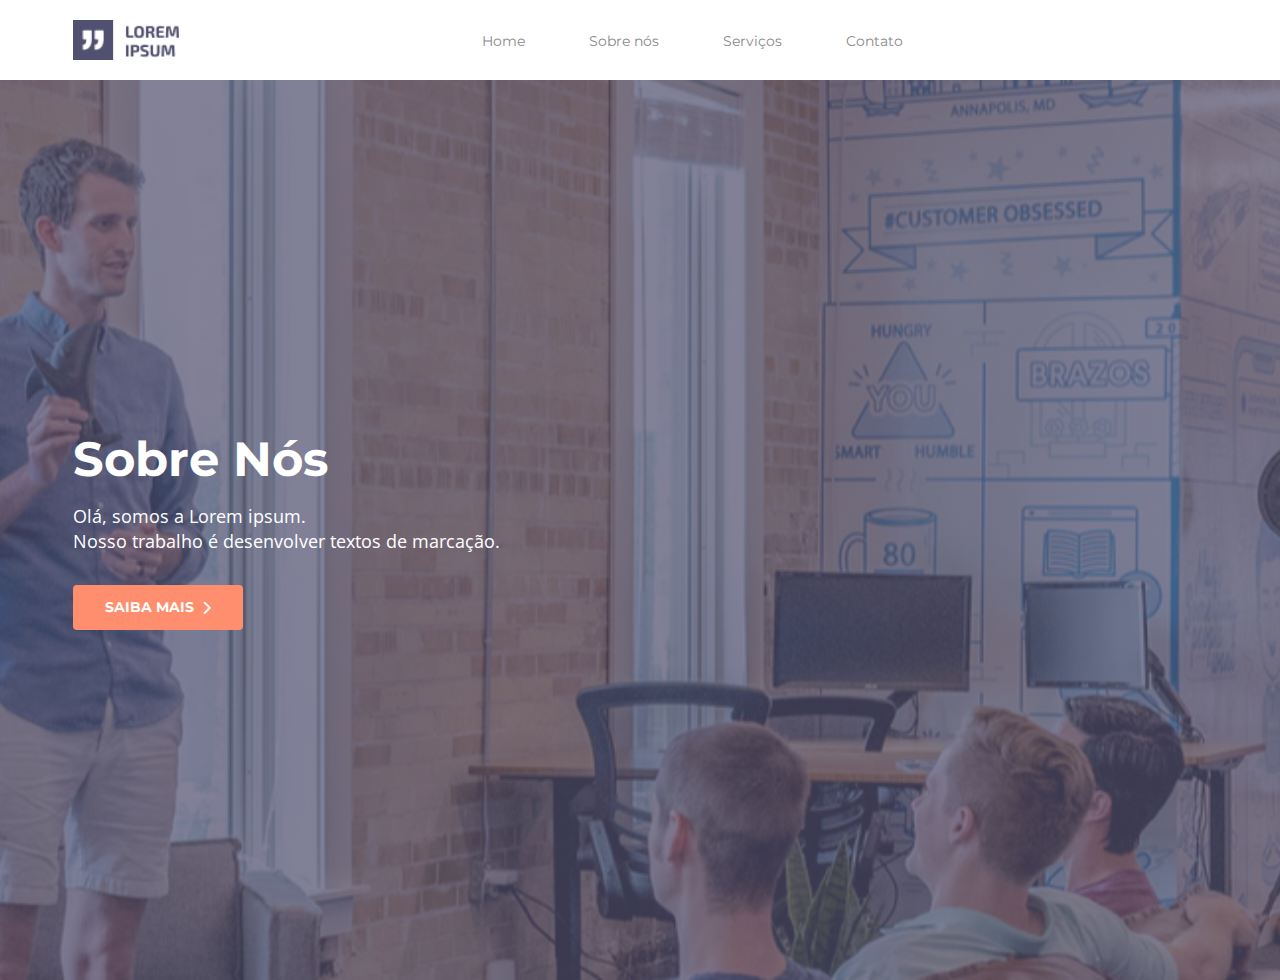
==== about/index.html @ 54032803 "feat: page about e contact" ====
<!DOCTYPE html>
<html lang="pt-BR">
<head>
    <meta charset="UTF-8">
    <meta name="viewport" content="width=device-width, initial-scale=1.0">
    <title>Sobre</title>
    <link href="https://fonts.googleapis.com/css2?family=Montserrat:wght@400;700&family=Open+Sans&display=swap"
        rel="stylesheet">
    <link rel="stylesheet" href="../assets/css/common/reset.css">
    <link rel="stylesheet" href="../assets/css/common/style.css">
    <link rel="stylesheet" href="../assets/css/common/header.css">
    <link rel="stylesheet" href="../assets/css/common/banner.css">
    <link rel="stylesheet" href="../assets/css/about/about.css">
    <link rel="stylesheet" href="../assets/css/common/footer.css">
    <script src="../assets/js/header.js"></script>
    <link rel="stylesheet" href="https://cdnjs.cloudflare.com/ajax/libs/font-awesome/6.0.0-beta3/css/all.min.css">
</head>
<body class="about">
    <!-- HEADER -->
    <header class="header">
        <button class="menu-toggle" onclick="toggleMenu()">
            <span></span>
            <span></span>
            <span></span>
        </button>
        <a href="/" class="logo">
            <img src="../assets/img/LOGO.png" alt="Lorem Ipsum Logo Desktop">
        </a>
    
        <nav>
            <ul class="nav-links">
                <li><a href="/">Home</a></li>
                <li><a href="/about">Sobre nós</a></li>
                <li><a href="#services">Serviços</a></li>
                <li><a href="/contact">Contato</a></li>
            </ul>
        </nav>
        <a href="/" class="logo-mobile">
            <img src="../assets/img/logo-mobile.png" alt="Lorem Ipsum Logo Mobile">
        </a>
    </header>
    <!-- SECTION HERO -->
    <section class="banner hero">
        <div class="container">
            <div class="hero-content">
                <h1 class="title">Sobre Nós</h1>
                <p class="subtitle">
                    Olá, somos a Lorem ipsum.<br>
                    Nosso trabalho é desenvolver textos de marcação.
                </p>
                <a href="#" class="btn cta-button-primary">
                    SAIBA MAIS
                    <i class="fa-solid fa-chevron-right"></i>
                </a>
            </div>
        </div>
    </section>
</body>
</html>
---- assets/css/common/style.css ----
:root {
    /* Cores principais */
    --color-primary: #ff8e6e; /* Principal, usada em botões e títulos */
    --color-secondary: #515070; /* Secundária, usada em botões e títulos */
    --color-background-primary: #ffffff; /* Usado em header, footer e cards */
    --color-background-secondary: #f6f6f6; /* Usado em seções gerais */
    --color-text-dark: #898989; /* Texto principal em fundos claros */
    --color-text-light: #ffffff; /* Texto em fundos escuros ou imagens */
    --color-text-title-primary: #ff8e6e; /* Cor dos títulos principais, destaque */
    --color-text-title-secondary: #515070; /* Cor dos títulos secundários, neutro */
    --color-border: #d7d7d7; /* Cor de bordas */
    --color-hover-button-primary: #ff6a4d;
    --color-hover-button-secondary: #3b3b54;
    --color-hover-overlay: #51507070; /* Overlay ao passar o mouse */
    --color-shadow: #0835780D;
    
    /* Gradientes */
    --gradient-primary: linear-gradient(90deg, #515070, #6B69B0); 

    /* Botões */
    --button-border-radius: 4px;

    /* Tipografia */
    --font-size-base: 14px;
    --font-family-primary: 'Montserrat', sans-serif;
    --font-family-secondary: 'Open Sans', sans-serif;
    --font-weight-normal: 400;
    --font-weight-bold: 700;

    /* Navbar, Header e Footer */
    --font-navbar-family: 'Montserrat', sans-serif; /* Fonte para navbar, header e footer */
    --font-navbar-weight: 400; /* Peso da fonte */
    --font-navbar-size: 14px; /* Tamanho da fonte */
    --font-navbar-line-height: 17px; /* Altura da linha */

    /* Título Principal */
    --font-title-family: 'Montserrat', sans-serif; /* Fonte para títulos principais */
    --font-title-weight: 700; /* Peso da fonte */
    --font-title-size: 48px; /* Tamanho da fonte */
    --font-title-line-height: 58.5px; /* Altura da linha */

    --font-title-size-mobile: 38px; /* Tamanho da fonteno mobile */
    --font-title-line-height-mobile: 46px; /* Altura da linha */

    /* Subtítulo */
    --font-subtitle-family: 'Open Sans', sans-serif; /* Fonte para subtítulos */
    --font-subtitle-weight: 400; /* Peso da fonte */
    --font-subtitle-size: 18px; /* Tamanho da fonte */
    --font-subtitle-line-height: 24.5px; /* Altura da linha */

    /* Texto de Botões */
    --font-button-family: 'Montserrat', sans-serif; /* Fonte para botões */
    --font-button-weight: 700; /* Peso da fonte */
    --font-button-size: 14px; /* Tamanho da fonte */
    --font-button-line-height: 17px; /* Altura da linha */
    --font-button-transform: uppercase; /* Transformação do texto */

    /* Corpo do Texto */
    --font-body-family: 'Open Sans', sans-serif; /* Fonte para corpo de texto */
    --font-body-weight: 400; /* Peso da fonte */
    --font-body-size: 14px; /* Tamanho da fonte */
    --font-body-line-height: 29px; /* Altura da linha */

    /* Subtítulo Secundário */
    --font-subtitle2-family: 'Montserrat', sans-serif; /* Fonte para subtítulos secundários */
    --font-subtitle2-weight: 700; /* Peso da fonte */
    --font-subtitle2-size: 18px; /* Tamanho da fonte */
    --font-subtitle2-line-height: 22px; /* Altura da linha */

    /* Corpo do Texto Secundário */
    --font-body2-family: 'Open Sans', sans-serif; /* Fonte para corpo de texto secundário */
    --font-body2-weight: 400; /* Peso da fonte */
    --font-body2-size: 14px; /* Tamanho da fonte */
    --font-body2-line-height: 22px; /* Altura da linha */

    /* Texto Pequeno */
    --font-small-family: 'Montserrat', sans-serif; /* Fonte para textos pequenos */
    --font-small-weight: 400; /* Peso da fonte */
    --font-small-size: 12px; /* Tamanho da fonte */
    --font-small-line-height: 14.5px; /* Altura da linha */

    /* Rótulos */
    --font-label-family: 'Montserrat', sans-serif; /* Fonte para rótulos */
    --font-label-weight: 700; /* Peso da fonte */
    --font-label-size: 14px; /* Tamanho da fonte */
    --font-label-line-height: 17px; /* Altura da linha */
}


.title {
    font-family: var(--font-title-family);
    font-size: var(--font-title-size);
    font-weight: var(--font-title-weight);
    line-height: var(--font-title-line-height); 
}


.subtitle {
    font-family: var(--font-subtitle-family);
    font-size: var(--font-subtitle-size);
    font-weight: var(--font-subtitle-weight);
    line-height: var(--font-subtitle-line-height);
}

.text {
    font-family: var(--font-body-family);
    font-size: var(--font-body-size);
    font-weight: var(--font-body-weight);
    line-height: var(--font-body-line-height);
}

.btn {
    display: inline-flex;
    align-items: center;
    max-width: 200px;
    gap: 0.5rem;
    padding: 0.875rem 2rem;
    color: var(--color-text-light);
    text-decoration: none;
    border-radius: var(--button-border-radius);
    font-family: var(--font-button-family);
    font-size: var(--font-button-size);
    font-weight: var(--font-button-weight);
    line-height: var(--font-button-line-height);
    text-transform: var(--font-button-transform);
    transition: background-color 0.3s;
}

.cta-button-primary {
    background-color: var(--color-primary);
}

.cta-button-primary:hover {
    background-color: var(--color-hover-button-primary);
}

.cta-button-secondary {
    background-color: var(--color-secondary);

}

.cta-button-secondary:hover {
    background-color: var(--color-hover-button-secondary);
}

.container {
    max-width: 1400px;
    width: 100%;
    margin: 0 auto;
    padding-inline: 73px;
}

@media (max-width: 768px) {
    .container {
        padding-inline: 25px;
    }
}


/* Estilizar a barra de rolagem para navegadores com suporte a Webkit */
::-webkit-scrollbar {
    width: 12px;
    height: 12px;
}

::-webkit-scrollbar-track {
    background-color: var(--color-background-secondary);
    border-radius: 6px;
}

::-webkit-scrollbar-thumb {
    background-color: var(--color-primary);
    border-radius: 6px;
    border: 3px solid var(--color-background-secondary);
}

::-webkit-scrollbar-thumb:hover {
    background-color: var(--color-secondary);
}
---- assets/css/common/header.css ----
.header {
    display: flex;
    justify-content: space-between;
    align-items: center;
    padding: 0 73px;
    height: 80px;
    background-color: var(--color-background-primary);
    box-shadow: 0 2px 4px var(--color-shadow);
}

.logo {
    display: flex;
    align-items: center;
    text-decoration: none;
}

.logo img {
    height: 40px;
}

.logo-mobile img {
    display: none;
    height: 40px;
}

.nav-links {
    display: flex;
    gap: 4rem;
    list-style: none;
    z-index: 1;
}

.nav-links a {
    text-decoration: none;
    font-family: var(--font-navbar-family);
    font-size: var(--font-navbar-size);
    font-weight: var(--font-navbar-weight);
    line-height: var(--font-navbar-line-height);
    color: var(--color-text-dark);
    transition: color 0.3s;
}

.nav-links a:hover {
    color: var(--color-secondary);
}

.menu-toggle {
    display: none;
    background: none;
    border: none;
    cursor: pointer;
    padding: 0.5rem;
}

.menu-toggle span {
    display: block;
    width: 25px;
    height: 3px;
    background-color: var(--color-secondary);
    margin: 5px 0;
    transition: 0.3s;
}

@media (max-width: 768px) {
    .menu-toggle {
        display: block;
    }

    .nav-links {
        display: none;
        position: absolute;
        top: 60px;
        left: 0;
        right: 0;
        background-color: var(--color-background-primary);
        flex-direction: column;
        padding: 1rem;
        gap: 1rem;
        box-shadow: 0 2px 4px var(--color-shadow);
    }

    .nav-links.active {
        display: flex;
    }

    .logo {
        display: none;
    }

    .logo-mobile img {
        display: flex;
        align-items: flex-end;
    }

    .header {
        padding-inline: 17px;
        height: 60px;
    }
}
---- assets/css/common/banner.css ----
/* HERO - BANNER 1 */

.banner {
    position: relative;
    height: 100vh;
    width: 100%;
    display: flex;
    align-items: center;
    background-size: cover;
    background-position: center;
    color: var(--color-text-light);
}

.banner .title {
    margin-bottom: 1rem;
}

.banner .text, .hero .subtitle {
    margin-bottom: 2rem;
}

@media (max-width: 768px) {

    .banner .title {
        font-size: var(--font-title-size-mobile);
        line-height: var(--font-title-line-height-mobile);
    }
}

/* HERO HOME */

.hero {
    background: linear-gradient(var(--color-hover-overlay), var(--color-hover-overlay)),
                url('../../img/banner1.jpg') no-repeat center center / cover;
}

.hero-content {
    z-index: 2;
}

/* BANNER 2 */

.service {
    background: linear-gradient(var(--color-hover-overlay), var(--color-hover-overlay)),
                url('../../img/banner2.jpg') no-repeat center center / cover;
}

.service-content {
    max-width: 500px;
    z-index: 2;
}
---- assets/css/about/about.css ----
.about .banner {
    background: linear-gradient(var(--color-hover-overlay), var(--color-hover-overlay)),
                url('../../img/banner3.png') no-repeat center center / cover;
}
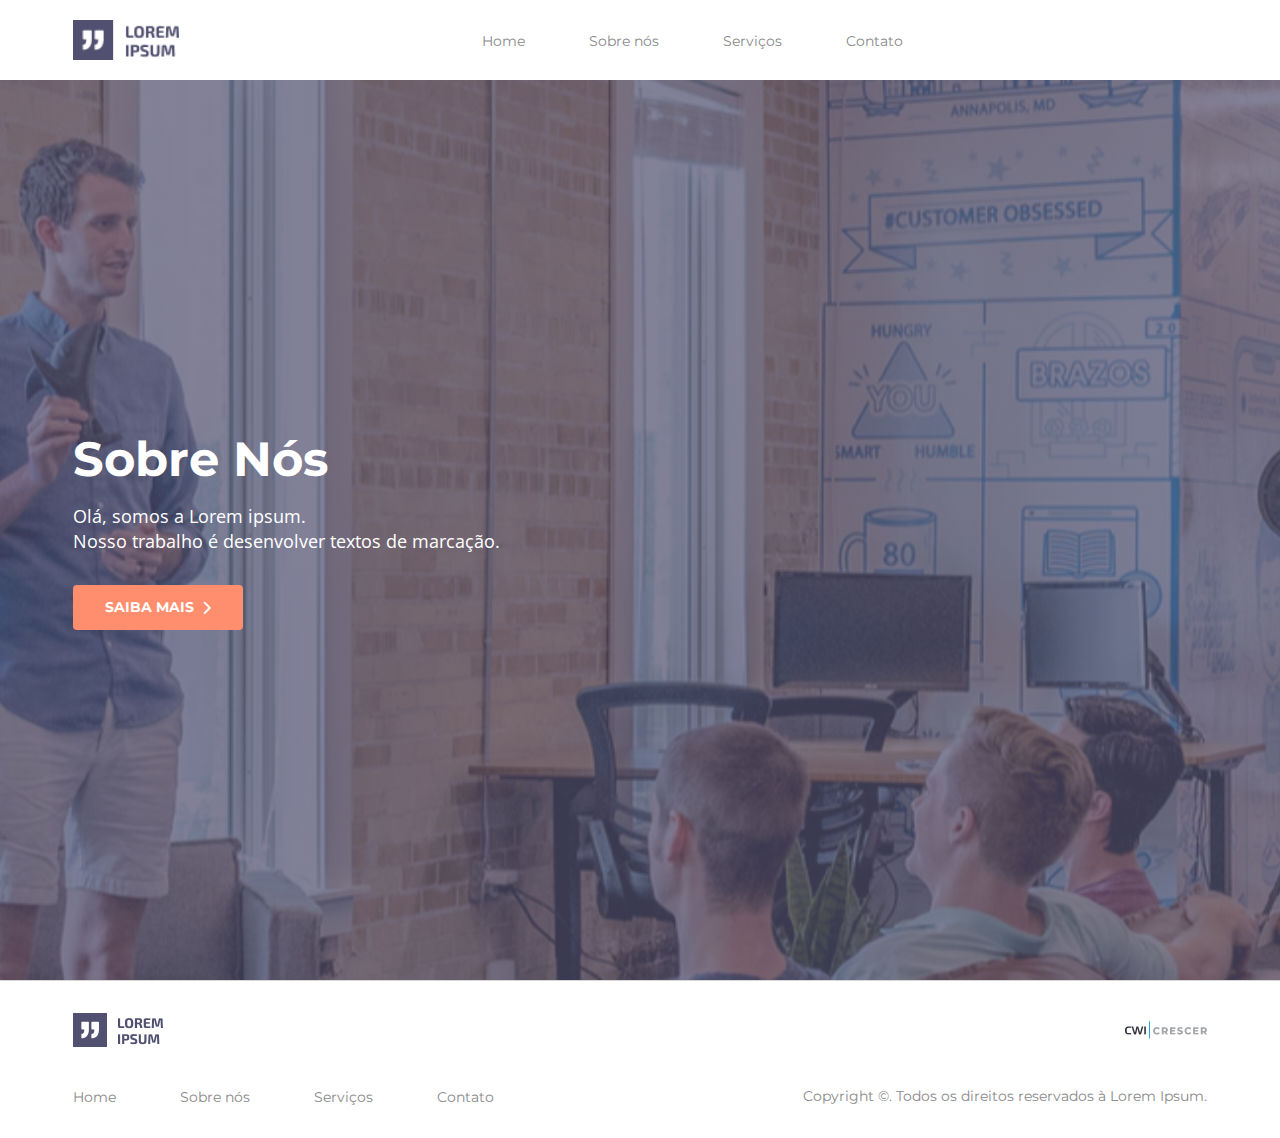
==== commit 20c3a733: "feat: footer" ====
--- a/about/index.html
+++ b/about/index.html
@@ -55,5 +55,25 @@
             </div>
         </div>
     </section>
+    <!-- FOOTER -->
+    <footer class="footer container">
+        <div class="footer-top">
+            <img src="../assets/img/LOGO.png" alt="Lorem Ipsum" class="logo-img" />
+            <img src="../assets/img/CRESCER-LOGO.png" alt="CWI Logo" class="cwi-logo" />
+        </div>
+        <div class="footer-bottom">
+            <nav>
+                <ul class="nav-links">
+                    <li><a href="/">Home</a></li>
+                    <li><a href="/about">Sobre nós</a></li>
+                    <li><a href="#services">Serviços</a></li>
+                    <li><a href="/contact">Contato</a></li>
+                </ul>
+            </nav>
+            <div class="footer-copyright">
+                Copyright ©. Todos os direitos reservados<span> à Lorem Ipsum</span>.
+            </div>
+        </div>
+    </footer>
 </body>
 </html>--- a/assets/css/common/footer.css
+++ b/assets/css/common/footer.css
@@ -0,0 +1,56 @@
+.footer {
+  width: 100%;
+  background: var(--color-background-primary);
+  padding-block: 2rem;
+  border-top: 1px solid var(--color-border);
+}
+
+.footer-top, .footer-bottom {
+  display: flex;
+  justify-content: space-between;
+  align-items: center;
+}
+
+.footer-top {
+    margin-bottom: 40px;
+}
+
+.logo-img {
+  width: 90px;
+}
+
+.cwi-logo {
+  width: 82px;
+}
+
+.footer-copyright {
+    font-family: var(--font-navbar-family);
+    font-size: var(--font-navbar-size);
+    font-weight: var(--font-navbar-weight);
+    line-height: var(--font-navbar-line-height);
+    color: var(--color-text-dark);
+}
+
+@media (max-width: 768px) {
+  .footer {
+    display: flex;
+    justify-content: space-between;
+    align-items: center;
+    padding-block: 1rem;
+  }
+
+  .logo-img {
+  align-items: center;
+}
+
+  .footer-top {
+        margin-bottom: 0px;
+    }
+    .cwi-logo {
+    display: none;
+    }
+    .footer-copyright span {
+        display: none;
+    }
+
+}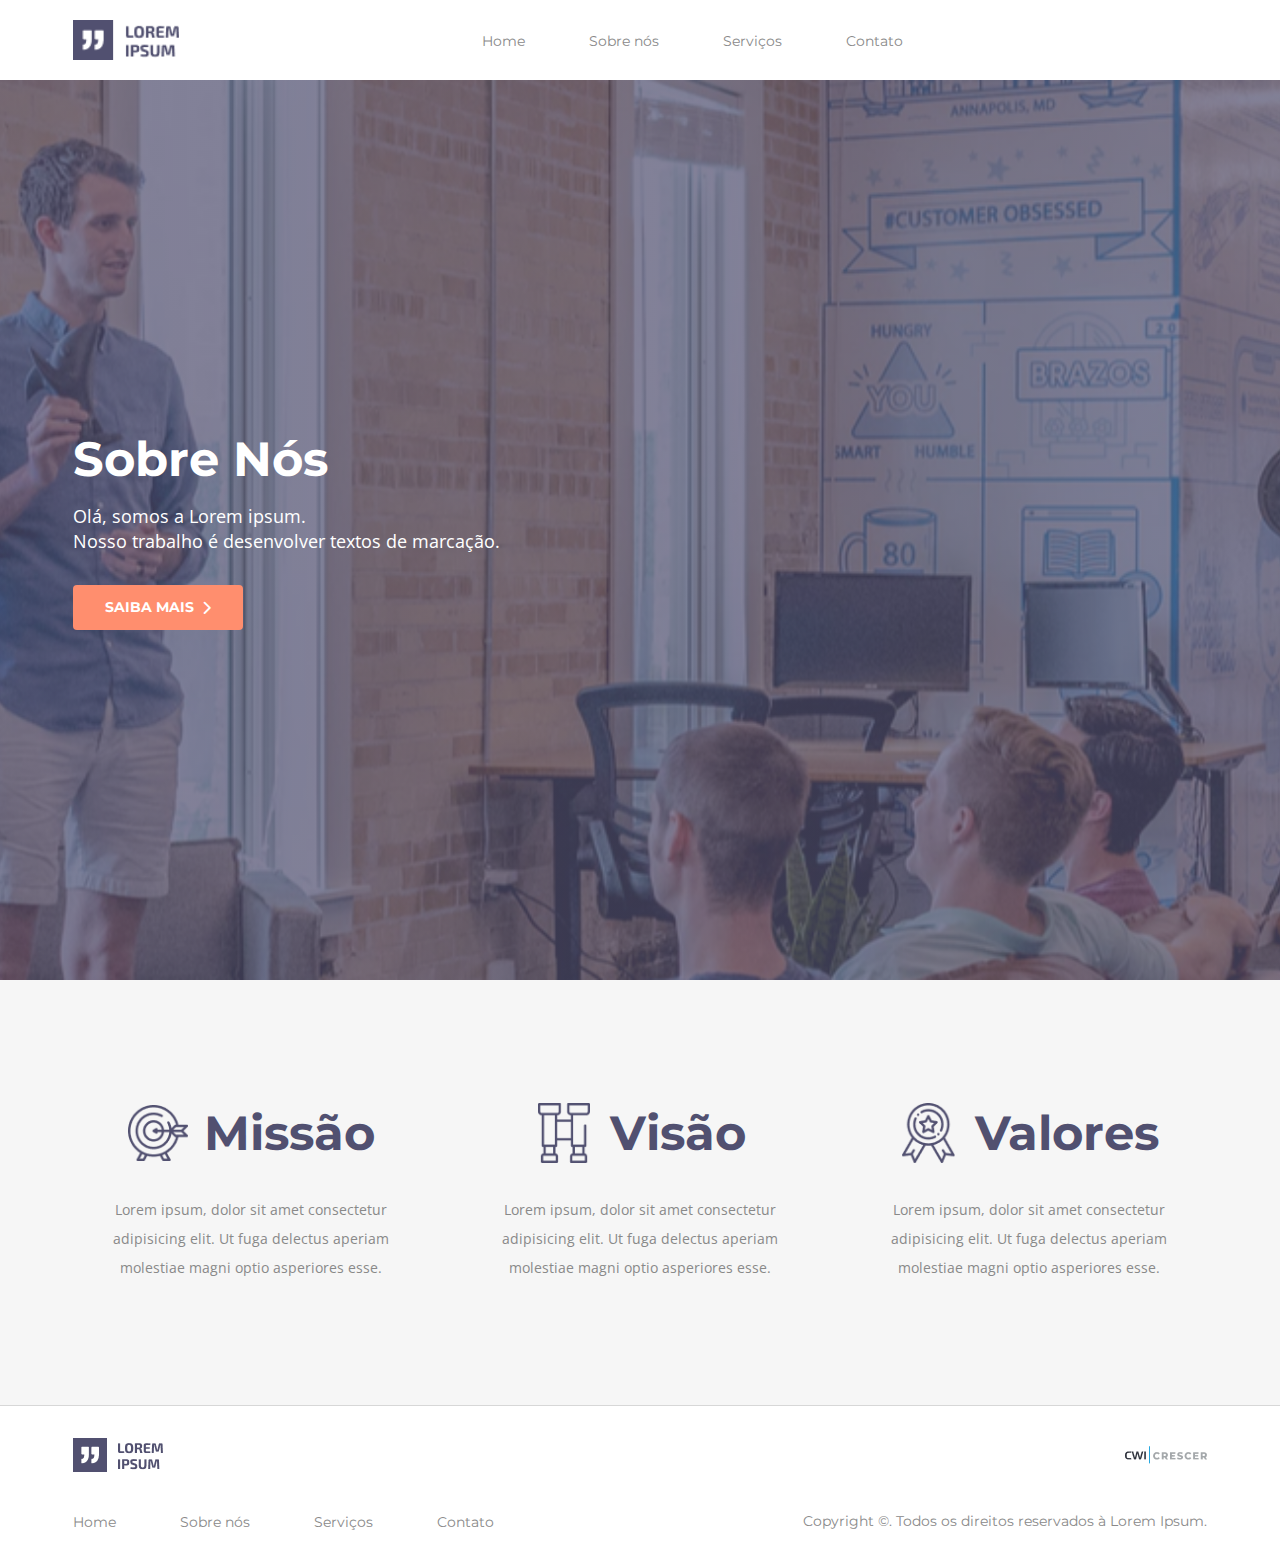
==== commit 73fbbdb0: "feat: section mvv" ====
--- a/about/index.html
+++ b/about/index.html
@@ -55,6 +55,49 @@
             </div>
         </div>
     </section>
+    <!-- SECTION MVV -->
+    <section class="mvv-section">
+        <div class="container">
+            <div class="mvv-item">
+                <div>
+                    <img src="../assets/img/icon-target.png" alt="Ícone Missão"
+                        class="mvv-icon" />
+                    <h2 class="title">Missão</h2>
+                </div>
+                <p class="text">
+                    Lorem ipsum, dolor sit amet consectetur adipisicing elit. 
+                    Ut fuga delectus aperiam molestiae magni optio
+                    asperiores esse.
+                </p>
+            </div>
+    
+            <div class="mvv-item">
+                <div>
+                    <img src="../assets/img/icon-binoculars.png" alt="Ícone Visão"
+                        class="mvv-icon" />
+                    <h2 class="title">Visão</h2>
+                </div>
+                <p class="text">
+                    Lorem ipsum, dolor sit amet consectetur adipisicing elit. 
+                    Ut fuga delectus aperiam molestiae magni optio
+                    asperiores esse.
+                </p>
+            </div>
+    
+            <div class="mvv-item">
+                <div>
+                    <img src="../assets/img/icon-medal.png" alt="Ícone Valores"
+                        class="mvv-icon" />
+                    <h2 class="title">Valores</h2>
+                </div>
+                <p class="text">
+                    Lorem ipsum, dolor sit amet consectetur adipisicing elit. 
+                    Ut fuga delectus aperiam molestiae magni optio
+                    asperiores esse.
+                </p>
+            </div>
+        </div>
+    </section>
     <!-- FOOTER -->
     <footer class="footer container">
         <div class="footer-top">
--- a/assets/css/about/about.css
+++ b/assets/css/about/about.css
@@ -1,4 +1,61 @@
 .about .banner {
     background: linear-gradient(var(--color-hover-overlay), var(--color-hover-overlay)),
                 url('../../img/banner3.png') no-repeat center center / cover;
+}
+
+/* SECTION MVV */
+
+.mvv-section {
+  min-height: 425px;
+  display: flex;
+  align-items: center;
+  background-color: var(--color-background-secondary);
+}
+
+.mvv-section .container {
+  display: flex;
+  justify-content: space-between;
+  gap: 2rem;
+}
+
+.mvv-item {
+  flex: 1;
+  text-align: center;
+  display: flex;
+  align-items: center;
+  flex-direction: column;
+  gap: 2rem;
+}
+
+.mvv-item>div {
+  display: flex;
+  align-items: center;
+  justify-content: center;
+  gap: 1rem;
+}
+
+.mvv-icon {
+  width: 60px;
+  height: 60px;
+  object-fit: contain;
+}
+
+.mvv-item h2 {
+  color: var(--color-text-title-secondary);
+  margin: 0;
+}
+
+.mvv-item p {
+  max-width: 330px;
+}
+
+@media (max-width: 1020px) {
+  .mvv-section .container {
+    flex-direction: column;
+    gap: 3rem;
+  }
+
+  .mvv-section {
+    padding-block: 3rem;
+  }
 }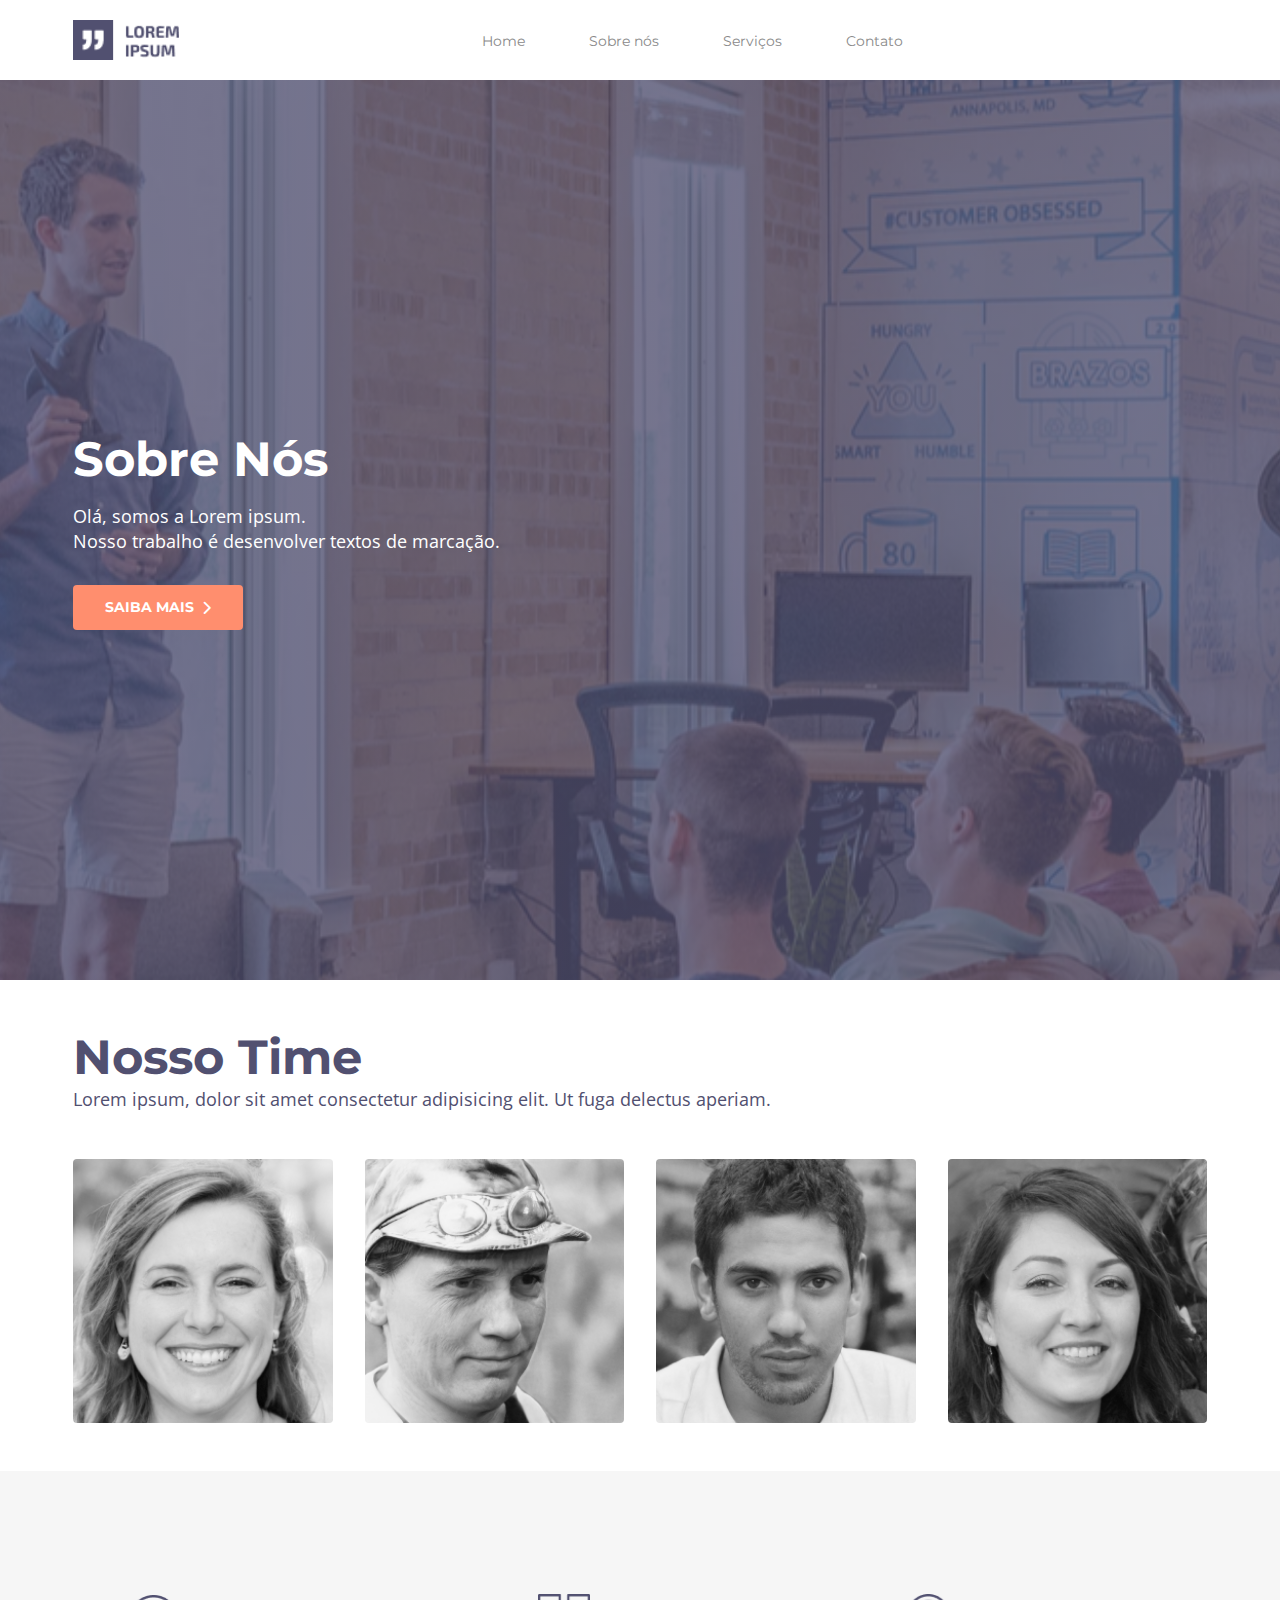
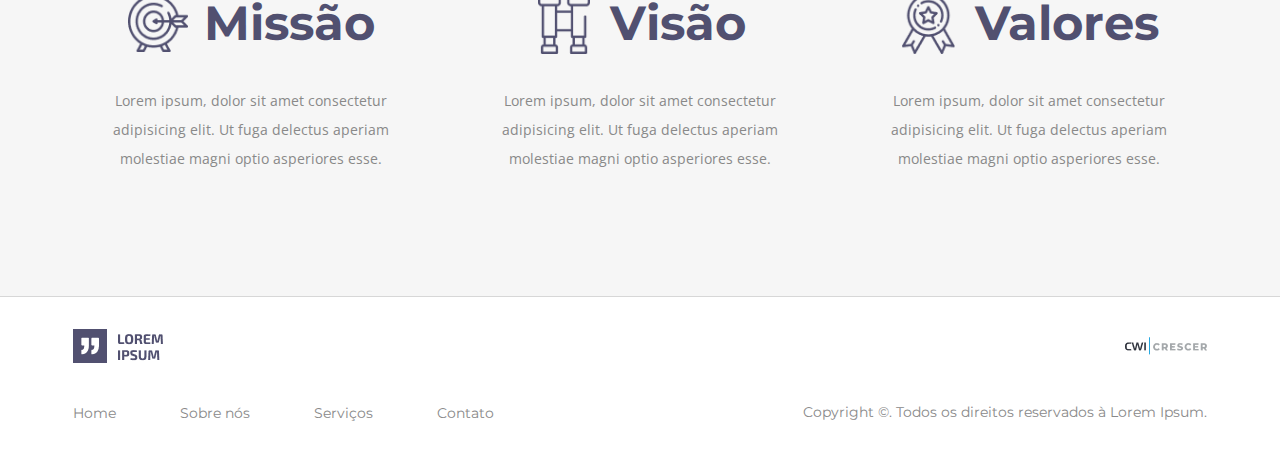
==== commit 2d75de36: "feat: add team section" ====
--- a/about/index.html
+++ b/about/index.html
@@ -52,6 +52,52 @@
                     SAIBA MAIS
                     <i class="fa-solid fa-chevron-right"></i>
                 </a>
+            </div>
+        </div>
+    </section>
+    <!-- SECTION TEAM -->
+    <section class="team-section">
+        <div class="container">
+            <h1 class="title">Nosso Time</h1>
+            <p class="subtitle">Lorem ipsum, dolor sit amet consectetur adipisicing elit. Ut fuga delectus
+                aperiam.</p>
+    
+            <div class="team-grid">
+                <div class="team-member">
+                    <img src="../assets/img/avatar2.png" alt="Hortência FLores"
+                        class="member-image" />
+                    <div class="member-overlay">
+                        <h3>Hortência Flores</h3>
+                        <p class="text">Lorem ipsum, dolor sit amet consectetur adipisicing elit. Ut fuga delectus aperiam.</p>
+                    </div>
+                </div>
+    
+                <div class="team-member">
+                    <img src="../assets/img/avatar3.png" alt="Isaac Doe"
+                        class="member-image" />
+                    <div class="member-overlay">
+                        <h3>Isaac Doe</h3>
+                        <p class="text">Lorem ipsum, dolor sit amet consectetur adipisicing elit. Ut fuga delectus aperiam.</p>
+                    </div>
+                </div>
+    
+                <div class="team-member">
+                    <img src="../assets/img/avatar4.png" alt="Máximus Décimus"
+                        class="member-image" />
+                    <div class="member-overlay">
+                        <h3>Máximus Décimus</h3>
+                        <p class="text">Lorem ipsum, dolor sit amet consectetur adipisicing elit. Ut fuga delectus aperiam.</p>
+                    </div>
+                </div>
+    
+                <div class="team-member">
+                    <img src="../assets/img/avatar5.png" alt="Ellen da Silva"
+                        class="member-image" />
+                    <div class="member-overlay">
+                        <h3>Ellen da Silva</h3>
+                        <p class="text">Lorem ipsum, dolor sit amet consectetur adipisicing elit. Ut fuga delectus aperiam.</p>
+                    </div>
+                </div>
             </div>
         </div>
     </section>
--- a/assets/css/common/style.css
+++ b/assets/css/common/style.css
@@ -11,7 +11,7 @@
     --color-border: #d7d7d7; /* Cor de bordas */
     --color-hover-button-primary: #ff6a4d;
     --color-hover-button-secondary: #3b3b54;
-    --color-hover-overlay: #51507070; /* Overlay ao passar o mouse */
+    --color-hover-overlay: #51507095; /* Overlay ao passar o mouse */
     --color-shadow: #0835780D;
     
     /* Gradientes */
--- a/assets/css/about/about.css
+++ b/assets/css/about/about.css
@@ -1,6 +1,102 @@
 .about .banner {
     background: linear-gradient(var(--color-hover-overlay), var(--color-hover-overlay)),
                 url('../../img/banner3.png') no-repeat center center / cover;
+}
+
+/* SECTION TEAM */
+.team-section {
+  padding-block: 3rem;
+  background-color: var(--color-background-primary);
+}
+
+.team-section h1 {
+  color: var(--color-text-title-secondary);
+}
+
+.team-section p {
+  color: var(--color-text-title-secondary);
+  margin-bottom: 3rem;
+}
+
+.team-grid {
+  display: grid;
+  grid-template-columns: repeat(4, 1fr);
+  gap: 2rem;
+}
+
+.team-member {
+  position: relative;
+  border-radius: var(--button-border-radius);
+  overflow: hidden;
+}
+
+.member-image {
+  width: 100%;
+  height: 100%;
+  object-fit: cover;
+  transition: transform 0.3s ease;
+}
+
+.member-overlay {
+  position: absolute;
+  bottom: 0;
+  left: 0;
+  right: 0;
+  background: var(--color-hover-overlay);
+  padding: 1.5rem;
+  transform: translateY(100%);
+  transition: transform 0.3s ease;
+}
+
+.member-overlay h3 {
+  font-size: var(--font-subtitle2-size);
+  font-weight: var(--font-subtitle2-weight);
+  font-family: var(--font-subtitle2-family);
+  line-height: var(--font-subtitle2-line-height);
+  margin: 0 0 0.5rem 0;
+  color: var(--color-text-light);
+}
+
+.member-overlay p {
+  margin: 0;
+  color: var(--color-text-light);
+}
+
+.team-member:hover .member-overlay {
+  transform: translateY(0);
+}
+
+.team-member:hover .member-image {
+  transform: scale(1.1);
+}
+
+@media (max-width: 1024px) {
+  .team-grid {
+    grid-template-columns: repeat(2, 1fr);
+  }
+}
+
+@media (max-width: 640px) {
+  .team-grid {
+    grid-template-columns: 1fr;
+    max-width: 400px;
+    margin: 0 auto;
+  }
+
+  .team-section {
+    padding: 3rem 1rem;
+  }
+
+  .team-section h1 {
+    font-size: var(--font-title-size-mobile);
+    text-align: center;
+  }
+
+  .team-section p {
+    text-align: center;
+    margin-left: auto;
+    margin-right: auto;
+  }
 }
 
 /* SECTION MVV */
